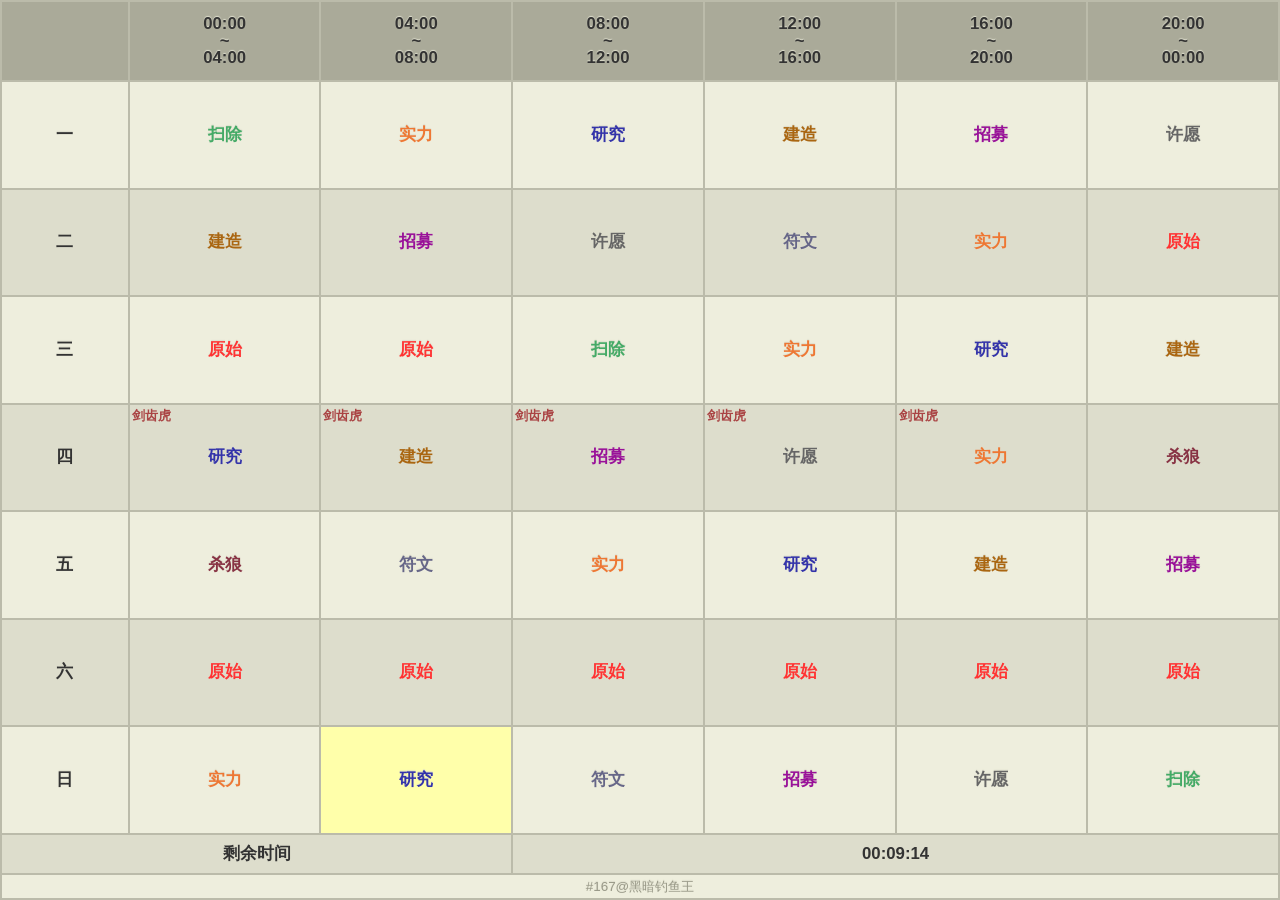
==== index.html @ 0c3c3865 "？？？" ====
<!DOCTYPE html>
<html lang="zh-CN">
   <head>
      <title>野蛮时代 - 活动时间表</title>
      <meta charset="utf-8">
      <meta name="viewport" content="width=device-width, initial-scale=1, maximum-scale=1, user-scalable=no">
      <link rel="shortcut icon" href="favicon.ico" >
      <script src="script/lib/jquery-1.11.2.min.js" type="text/javascript"></script>
      <script src="script/lib/swal/sweetalert2.min.js" type="text/javascript"></script>
      <script src="script/data/timeline.js?ver=1.0.11" type="text/javascript"></script>
      <script src="script/main.js?ver=1.0.11" type="text/javascript"></script>
      <link rel="stylesheet" href="css/bootstrap.min.css">
      <link rel="stylesheet" href="script/lib/swal/sweetalert2.min.css">
      <link rel="stylesheet" href="css/main.css">
   </head>
   <body>
      <img style="display:none;" src="img/wheatup.png" />
      <div class="container-fluid">
         <div id="chart">
            <table cellspacing="0" cellpadding="0" height="100%">
               <thead>
                  <tr id="time">
                  </tr>
               </thead>
               <tbody>
               </tbody>
            </table>
         </div>
      </div>
   </body>
</html>
---- css/main.css ----
body{ margin: 0; padding: 0; background-color: #ffe; }
.wrapper{ width: 100%; }
table{ line-height: 1.1em; font-size: 1.2em; width: 100%; margin: 0px auto; font-weight: bold; text-shadow: 0px -1px 1px #ddc; margin: 0px auto; position: absolute; top:50%; transform: translateY(-50%); }
td{ text-align: center; border: 2px #bba solid; position: relative;}
td:first-child{ width: 10%;}
thead{ line-height: 1em;}
thead tr td{ padding-top: 14px; padding-bottom: 14px; }
#sum{ height: 5%; }
#copy{ height: 3%; font-weight: normal; color: #998; font-size: 0.8em; border: none;}
thead tr:nth-child(2n+1){
   background-color: #aa9;
}
tbody tr:nth-child(2n){
   background-color: #ddc;
}
tbody tr:nth-child(2n+1){
   background-color: #eed;
}

@keyframes flashing{
   0% {background: inherit;}
   50% {background: #6f8;}
   100% {background: inherit;}
}

.now{
   background: #ffa;
   animation: flashing 1s;
   animation-iteration-count: infinite;
}

.brutal{ color: #f33; }
.wolf{ color: #834; }
.wish{ color: #666; }
.power{ color: #e73; }
.research{ color: #33a; }
.rune{ color:#668; }
.recruit{ color:#919; }
.build{ color: #a61; }
.clean{ color: #4a6; }
#tiger{ position: absolute; float: left; top: 2px; left: 2px; font-size: 0.8em; color: #a44;}
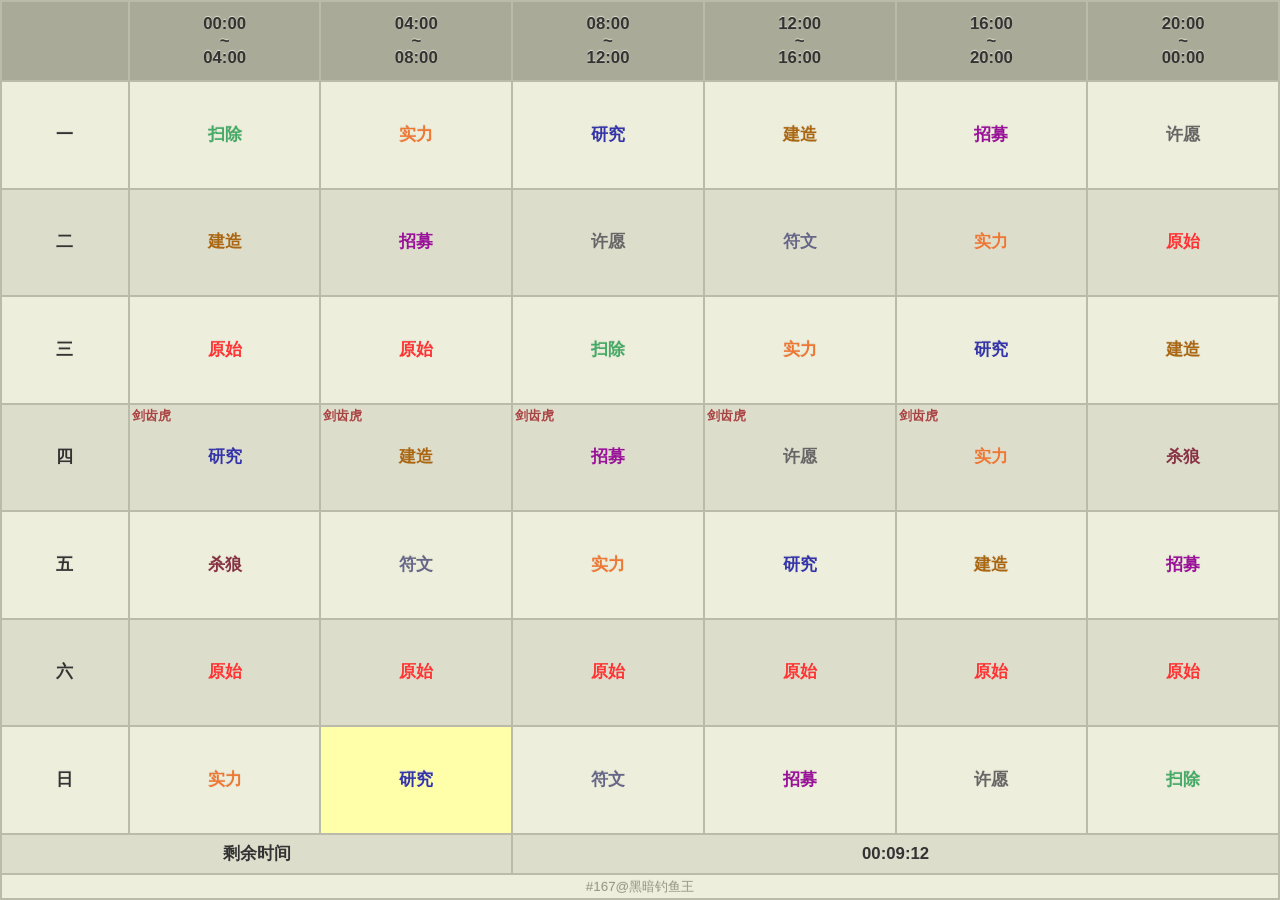
==== commit 1d108dd3: "？？？" ====
--- a/index.html
+++ b/index.html
@@ -16,16 +16,14 @@
    <body>
       <img style="display:none;" src="img/wheatup.png" />
       <div class="container-fluid">
-         <div id="chart">
-            <table cellspacing="0" cellpadding="0" height="100%">
-               <thead>
-                  <tr id="time">
-                  </tr>
-               </thead>
-               <tbody>
-               </tbody>
-            </table>
-         </div>
+         <table cellspacing="0" cellpadding="0" height="100%">
+            <thead>
+               <tr id="time">
+               </tr>
+            </thead>
+            <tbody>
+            </tbody>
+         </table>
       </div>
    </body>
 </html>
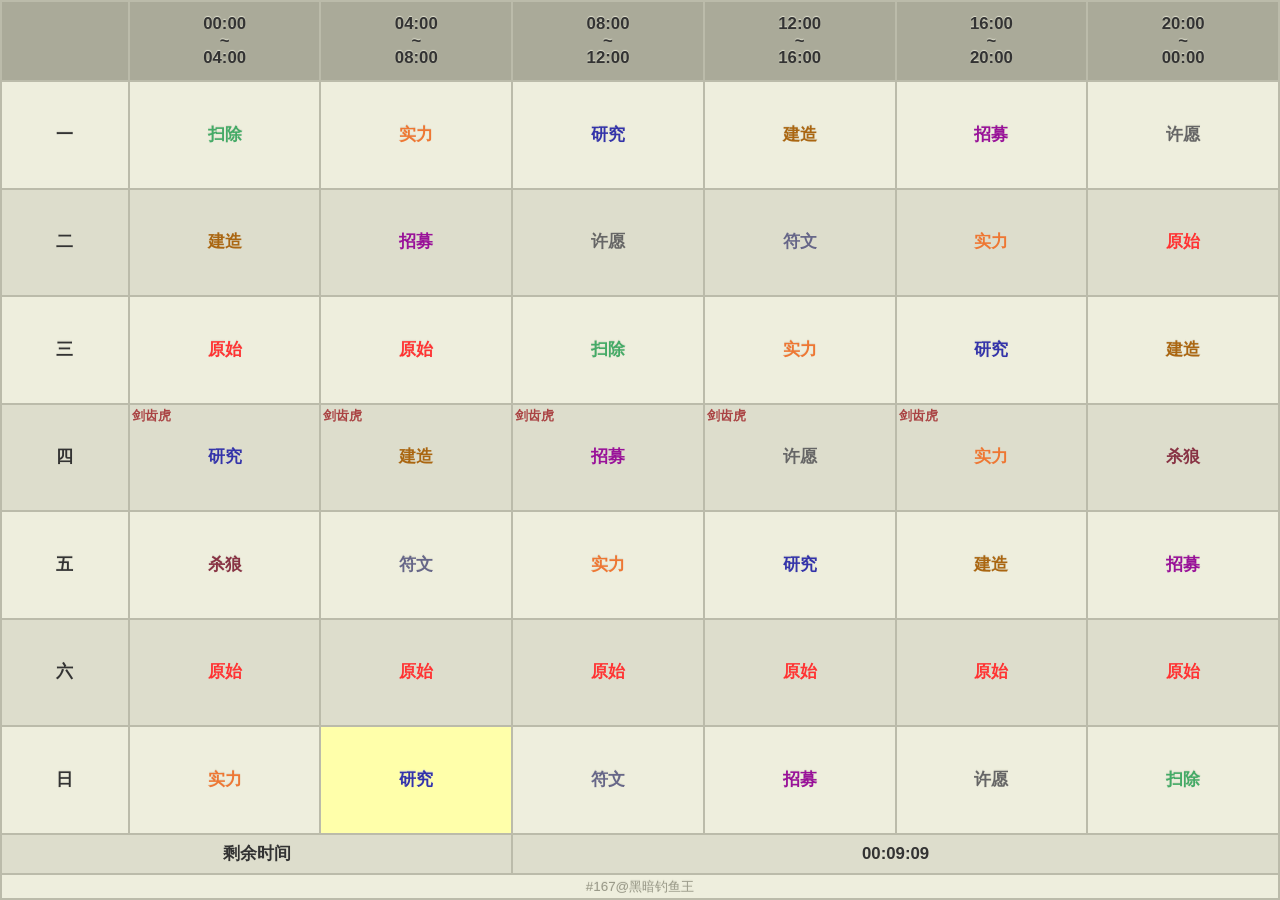
==== commit fbbe1ddc: "aaa" ====
--- a/index.html
+++ b/index.html
@@ -11,7 +11,7 @@
       <script src="script/main.js?ver=1.0.11" type="text/javascript"></script>
       <link rel="stylesheet" href="css/bootstrap.min.css">
       <link rel="stylesheet" href="script/lib/swal/sweetalert2.min.css">
-      <link rel="stylesheet" href="css/main.css">
+      <link rel="stylesheet" href="css/main.css?ver=1.0.11">
    </head>
    <body>
       <img style="display:none;" src="img/wheatup.png" />
--- a/css/main.css
+++ b/css/main.css
@@ -1,6 +1,6 @@
 body{ margin: 0; padding: 0; background-color: #ffe; }
 .wrapper{ width: 100%; }
-table{ line-height: 1.1em; font-size: 1.2em; width: 100%; margin: 0px auto; font-weight: bold; text-shadow: 0px -1px 1px #ddc; margin: 0px auto; position: absolute; top:50%; transform: translateY(-50%); }
+table{ line-height: 1.1em; font-size: 1.2em; width: 100%; margin: 0px auto; font-weight: bold; text-shadow: 0px -1px 1px #ddc; position: absolute !important;}
 td{ text-align: center; border: 2px #bba solid; position: relative;}
 td:first-child{ width: 10%;}
 thead{ line-height: 1em;}
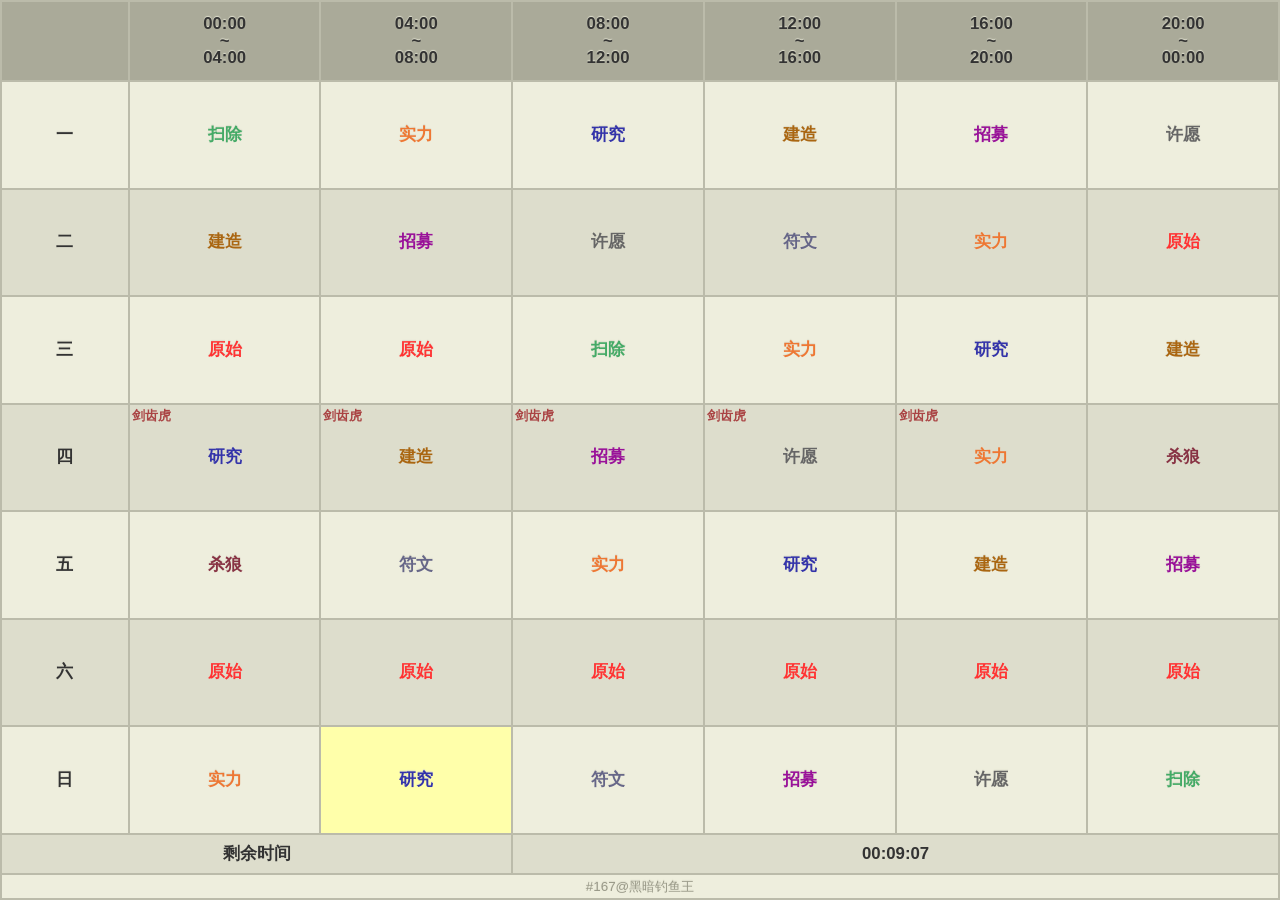
==== commit 4e868935: "done" ====
--- a/index.html
+++ b/index.html
@@ -10,7 +10,7 @@
       <script src="script/data/timeline.js?ver=1.0.11" type="text/javascript"></script>
       <script src="script/main.js?ver=1.0.11" type="text/javascript"></script>
       <link rel="stylesheet" href="css/bootstrap.min.css">
-      <link rel="stylesheet" href="script/lib/swal/sweetalert2.min.css">
+      <link rel="stylesheet" href="script/lib/swal/sweetalert2.min.css?ver=1.0.11">
       <link rel="stylesheet" href="css/main.css?ver=1.0.11">
    </head>
    <body>
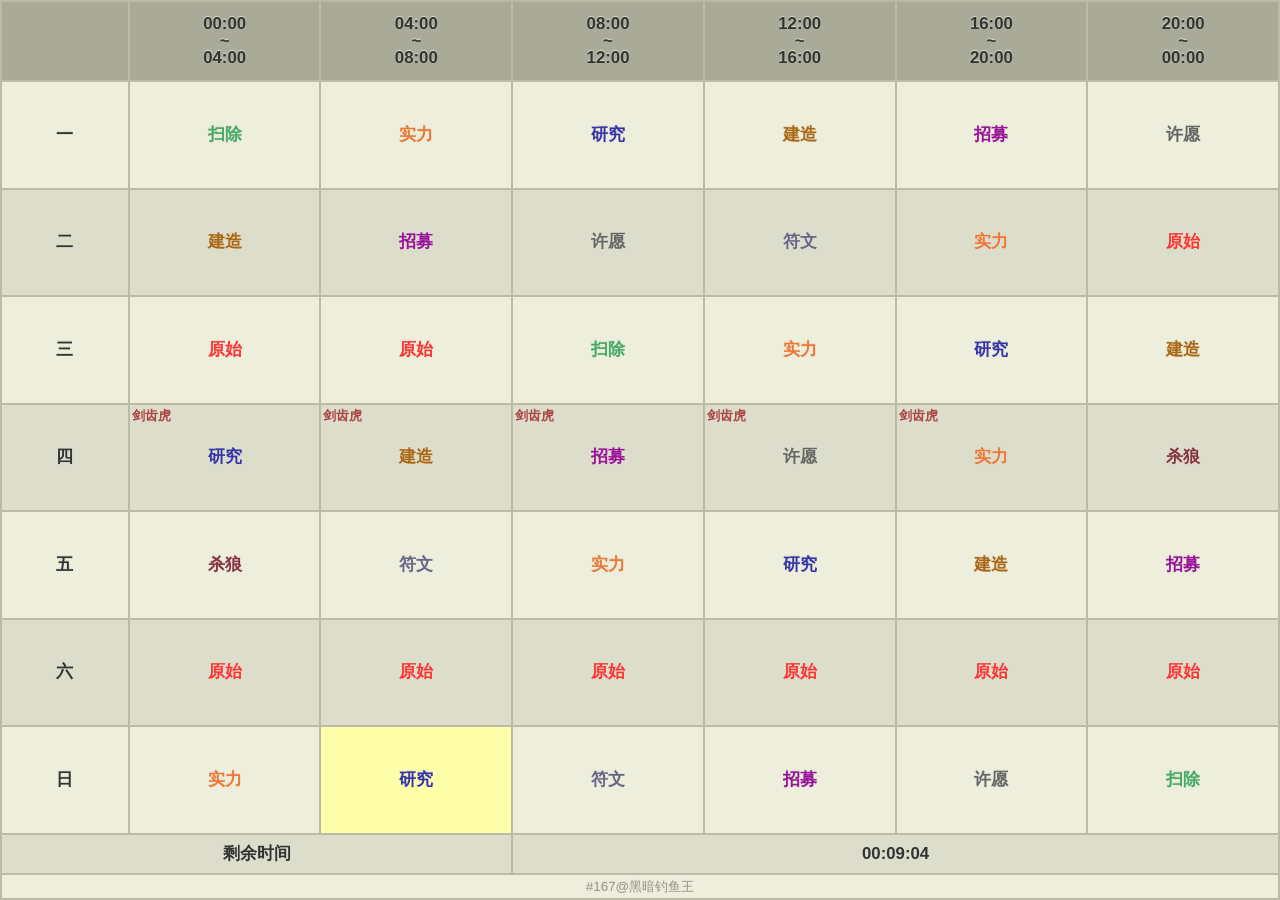
==== commit 9bc60dcc: "finished" ====
--- a/index.html
+++ b/index.html
@@ -8,7 +8,7 @@
       <script src="script/lib/jquery-1.11.2.min.js" type="text/javascript"></script>
       <script src="script/lib/swal/sweetalert2.min.js" type="text/javascript"></script>
       <script src="script/data/timeline.js?ver=1.0.11" type="text/javascript"></script>
-      <script src="script/main.js?ver=1.0.11" type="text/javascript"></script>
+      <script src="script/main.js?ver=1.0.11.1" type="text/javascript"></script>
       <link rel="stylesheet" href="css/bootstrap.min.css">
       <link rel="stylesheet" href="script/lib/swal/sweetalert2.min.css?ver=1.0.11">
       <link rel="stylesheet" href="css/main.css?ver=1.0.11">
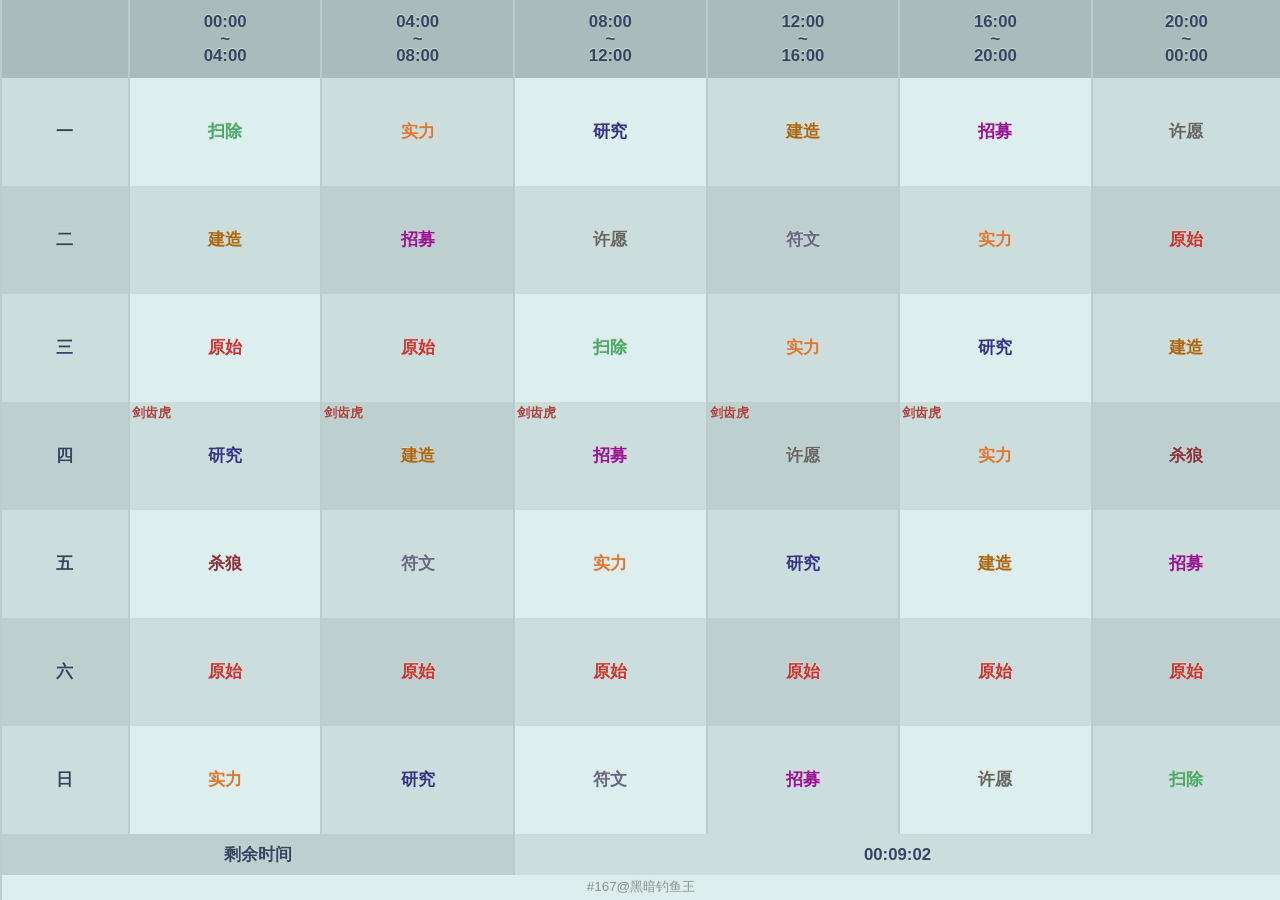
==== commit d70d3aae: "finish" ====
--- a/index.html
+++ b/index.html
@@ -11,10 +11,9 @@
       <script src="script/main.js?ver=1.0.11.1" type="text/javascript"></script>
       <link rel="stylesheet" href="css/bootstrap.min.css">
       <link rel="stylesheet" href="script/lib/swal/sweetalert2.min.css?ver=1.0.11">
-      <link rel="stylesheet" href="css/main.css?ver=1.0.11">
+      <link rel="stylesheet" href="css/main.css?ver=1.0.11.1">
    </head>
    <body>
-      <img style="display:none;" src="img/wheatup.png" />
       <div class="container-fluid">
          <table cellspacing="0" cellpadding="0" height="100%">
             <thead>
--- a/css/main.css
+++ b/css/main.css
@@ -1,26 +1,34 @@
-body{ margin: 0; padding: 0; background-color: #ffe; }
+body{ margin: 0; padding: 0; background-color: #ffe;}
 .wrapper{ width: 100%; }
-table{ line-height: 1.1em; font-size: 1.2em; width: 100%; margin: 0px auto; font-weight: bold; text-shadow: 0px -1px 1px #ddc; position: absolute !important;}
-td{ text-align: center; border: 2px #bba solid; position: relative;}
+table{ color: #346; line-height: 1.1em; font-size: 1.2em; width: 100%; margin: 0px auto; font-weight: bold; text-shadow: 0px -1px 1px #ddc; position: absolute !important;}
+td{ text-align: center;  position: relative; border-left: 2px #bcc solid;}
 td:first-child{ width: 10%;}
 thead{ line-height: 1em;}
 thead tr td{ padding-top: 14px; padding-bottom: 14px; }
 #sum{ height: 5%; }
-#copy{ height: 3%; font-weight: normal; color: #998; font-size: 0.8em; border: none;}
+#copy{ height: 3%; font-weight: normal; color: #899; font-size: 0.8em; border: none;}
 thead tr:nth-child(2n+1){
-   background-color: #aa9;
+   background-color: #aabbbb;
 }
 tbody tr:nth-child(2n){
-   background-color: #ddc;
+   background-color: #ccdddd;
 }
 tbody tr:nth-child(2n+1){
-   background-color: #eed;
+   background-color: #ddeeee;
+}
+
+tr:nth-child(2n) td:nth-child(2n+1){
+   background-color: #becfcf;
+}
+
+tbody tr:nth-child(2n+1) td:nth-child(2n+1){
+   background-color: #ccdddd;
 }
 
 @keyframes flashing{
-   0% {background: inherit;}
-   50% {background: #6f8;}
-   100% {background: inherit;}
+   0% {background: #8f8;}
+   50% {background: #ff5;}
+   100% {background: #8f8;}
 }
 
 .now{
@@ -29,13 +37,15 @@
    animation-iteration-count: infinite;
 }
 
-.brutal{ color: #f33; }
+.brutal{ color: #c33; }
 .wolf{ color: #834; }
 .wish{ color: #666; }
-.power{ color: #e73; }
-.research{ color: #33a; }
+.power{ color: #d73; }
+.research{ color: #338; }
 .rune{ color:#668; }
 .recruit{ color:#919; }
 .build{ color: #a61; }
 .clean{ color: #4a6; }
 #tiger{ position: absolute; float: left; top: 2px; left: 2px; font-size: 0.8em; color: #a44;}
+
+#copy td{ background-color: #dee;}
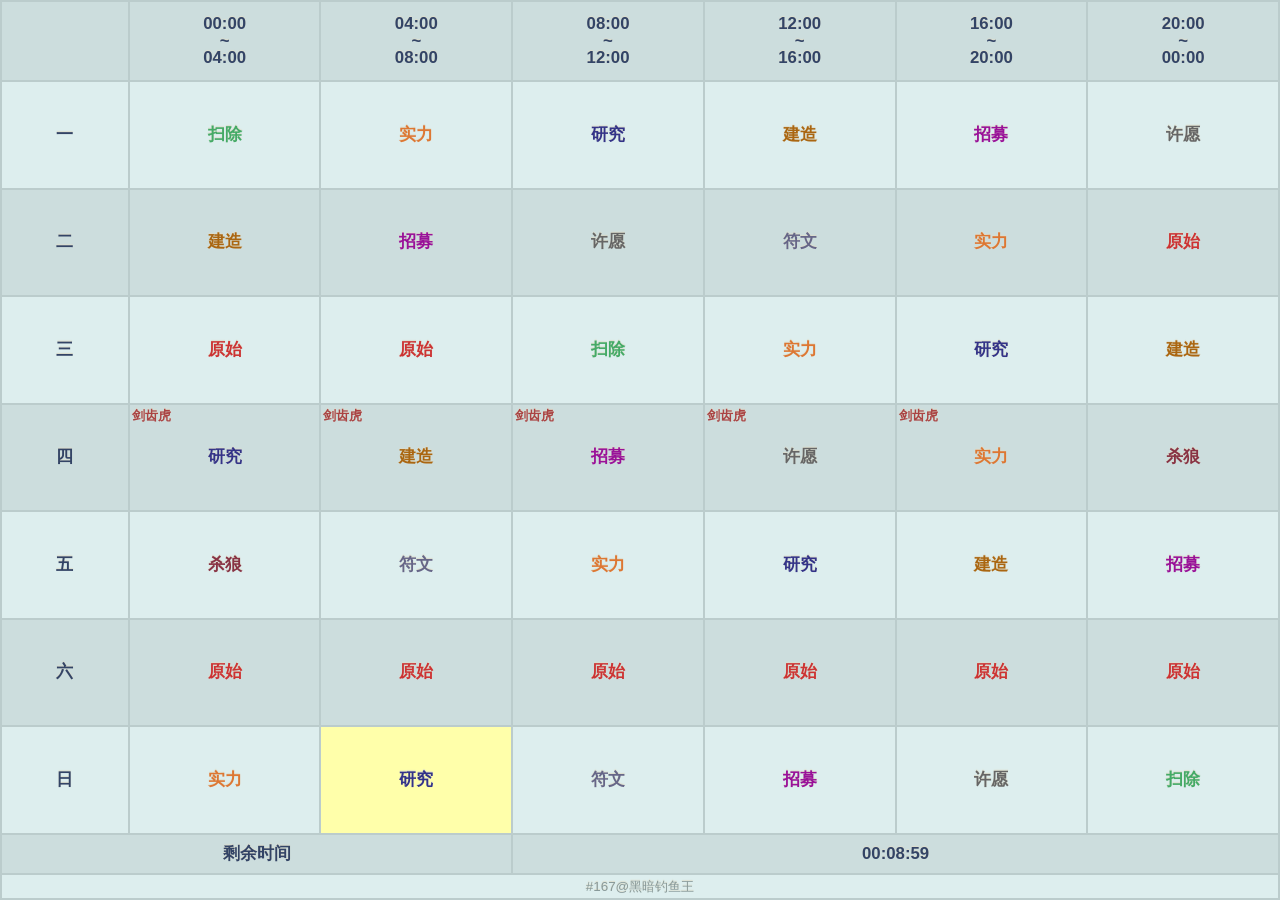
==== commit a128222d: "final final" ====
--- a/index.html
+++ b/index.html
@@ -11,7 +11,7 @@
       <script src="script/main.js?ver=1.0.11.1" type="text/javascript"></script>
       <link rel="stylesheet" href="css/bootstrap.min.css">
       <link rel="stylesheet" href="script/lib/swal/sweetalert2.min.css?ver=1.0.11">
-      <link rel="stylesheet" href="css/main.css?ver=1.0.11.1">
+      <link rel="stylesheet" href="css/main.css?ver=1.0.11.2">
    </head>
    <body>
       <div class="container-fluid">
--- a/css/main.css
+++ b/css/main.css
@@ -1,28 +1,20 @@
 body{ margin: 0; padding: 0; background-color: #ffe;}
 .wrapper{ width: 100%; }
 table{ color: #346; line-height: 1.1em; font-size: 1.2em; width: 100%; margin: 0px auto; font-weight: bold; text-shadow: 0px -1px 1px #ddc; position: absolute !important;}
-td{ text-align: center;  position: relative; border-left: 2px #bcc solid;}
+td{ text-align: center;  position: relative; border: 2px #bcc solid;}
 td:first-child{ width: 10%;}
 thead{ line-height: 1em;}
 thead tr td{ padding-top: 14px; padding-bottom: 14px; }
 #sum{ height: 5%; }
 #copy{ height: 3%; font-weight: normal; color: #899; font-size: 0.8em; border: none;}
 thead tr:nth-child(2n+1){
-   background-color: #aabbbb;
+   background-color: #cdd;
 }
 tbody tr:nth-child(2n){
-   background-color: #ccdddd;
+   background-color: #cdd;
 }
 tbody tr:nth-child(2n+1){
-   background-color: #ddeeee;
-}
-
-tr:nth-child(2n) td:nth-child(2n+1){
-   background-color: #becfcf;
-}
-
-tbody tr:nth-child(2n+1) td:nth-child(2n+1){
-   background-color: #ccdddd;
+   background-color: #dee;
 }
 
 @keyframes flashing{
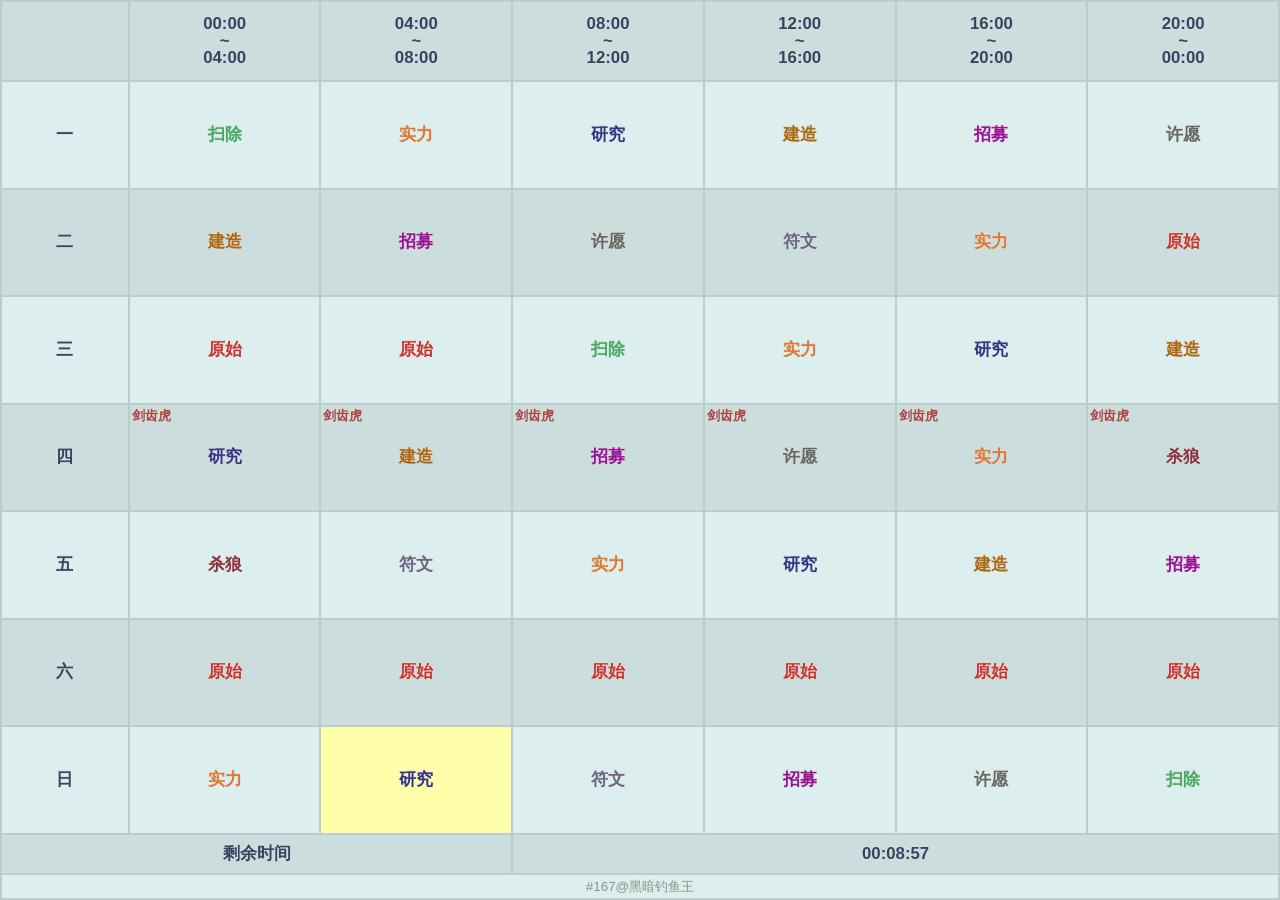
==== commit 0cc78c73: "update" ====
--- a/index.html
+++ b/index.html
@@ -7,11 +7,11 @@
       <link rel="shortcut icon" href="favicon.ico" >
       <script src="script/lib/jquery-1.11.2.min.js" type="text/javascript"></script>
       <script src="script/lib/swal/sweetalert2.min.js" type="text/javascript"></script>
-      <script src="script/data/timeline.js?ver=1.0.11" type="text/javascript"></script>
-      <script src="script/main.js?ver=1.0.11.1" type="text/javascript"></script>
+      <script src="script/data/timeline.js" type="text/javascript"></script>
+      <script src="script/main.js" type="text/javascript"></script>
       <link rel="stylesheet" href="css/bootstrap.min.css">
-      <link rel="stylesheet" href="script/lib/swal/sweetalert2.min.css?ver=1.0.11">
-      <link rel="stylesheet" href="css/main.css?ver=1.0.11.2">
+      <link rel="stylesheet" href="script/lib/swal/sweetalert2.min.css">
+      <link rel="stylesheet" href="css/main.css">
    </head>
    <body>
       <div class="container-fluid">
